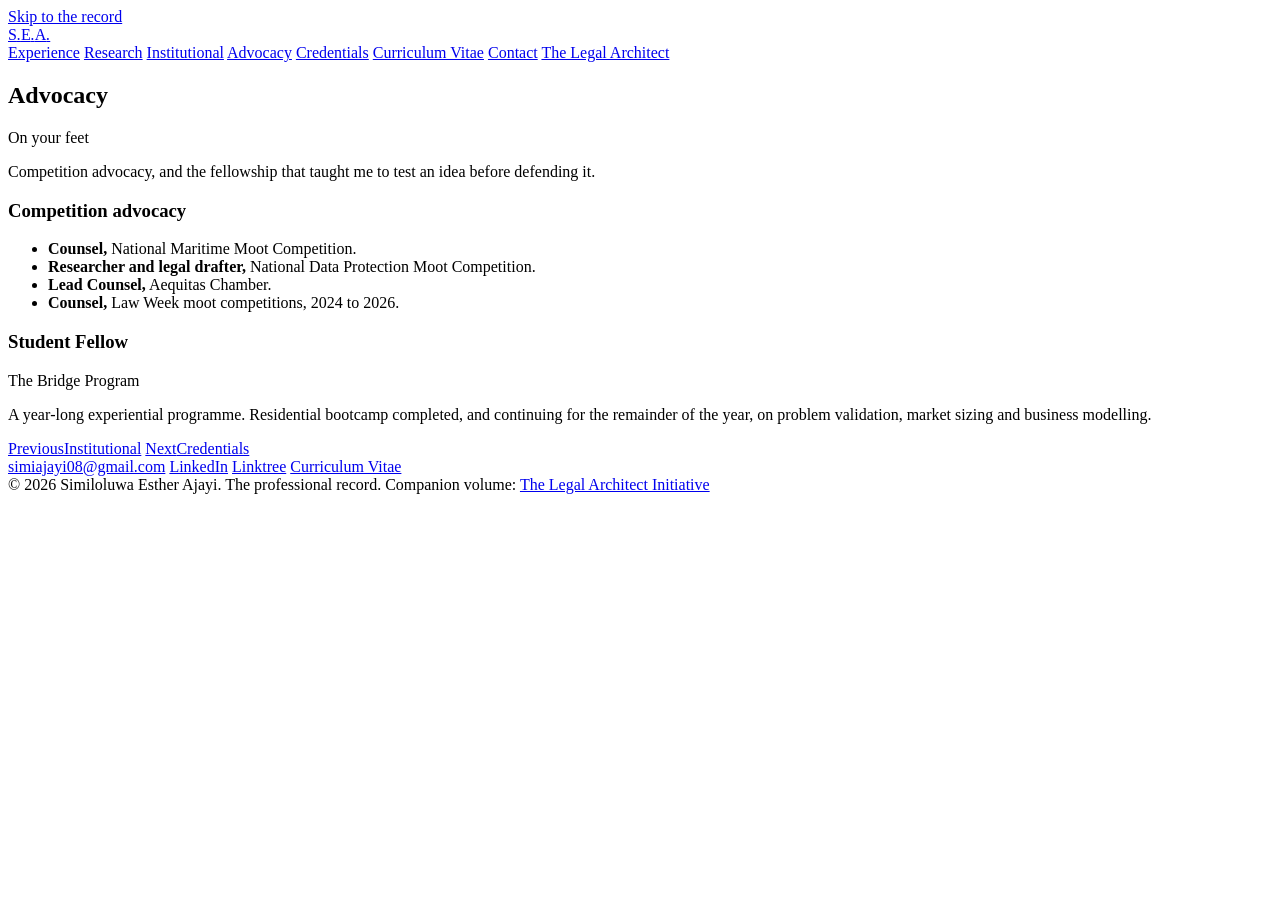
==== advocacy.html @ b253a5c6 "Add files via upload" ====
<!DOCTYPE html>
<html lang="en">
<head>
<meta charset="utf-8">
<meta name="viewport" content="width=device-width, initial-scale=1">
<title>Advocacy / Similoluwa Esther Ajayi</title>
<meta name="description" content="Competition advocacy and fellowship work by Similoluwa Esther Ajayi.">
<meta name="author" content="Similoluwa Esther Ajayi">
<meta property="og:title" content="Advocacy / Similoluwa Esther Ajayi">
<meta property="og:description" content="Competition advocacy and fellowship work by Similoluwa Esther Ajayi.">
<meta property="og:type" content="profile">
<link rel="icon" href="https://lh3.googleusercontent.com/d/1kjmTSw4Yr4mLYOx6JM98Cxa_8jwLDV5q">
<link rel="apple-touch-icon" href="https://lh3.googleusercontent.com/d/1kjmTSw4Yr4mLYOx6JM98Cxa_8jwLDV5q">
<link rel="preconnect" href="https://fonts.googleapis.com">
<link rel="preconnect" href="https://fonts.gstatic.com" crossorigin>
<link rel="stylesheet" href="https://fonts.googleapis.com/css2?family=Bodoni+Moda:ital,opsz,wght@0,6..96,400..700;1,6..96,400..600&family=EB+Garamond:ital,wght@0,400..600;1,400..500&display=swap">
<link rel="stylesheet" href="assets/site.css">
</head>
<body>
<a class="skip" href="#main">Skip to the record</a>

<header class="masthead">
  <div class="shell">
    <a class="monogram" href="index.html">S<i>.</i>E<i>.</i>A<i>.</i></a>
    <nav class="mast-nav" aria-label="Contents">
      <a href="experience.html">Experience</a>
      <a href="research.html">Research</a>
      <a href="institutional.html">Institutional</a>
      <a href="advocacy.html" aria-current="page">Advocacy</a>
      <a href="credentials.html">Credentials</a>
      <span class="pipe" aria-hidden="true"></span>
      <a href="https://drive.google.com/file/d/1BMjng7qNnUp8rgNAZI5Ce51cQnbKRFc3/view?usp=drive_link" target="_blank" rel="noopener">Curriculum Vitae</a>
      <a href="mailto:simiajayi08@gmail.com">Contact</a>
      <a class="ext" href="https://official-similoluwaestherajayi.github.io/Similoluwa-Esther-Ajayi-The-Legal-Architect-Initiative/" target="_blank" rel="noopener">The Legal Architect</a>
    </nav>
  </div>
</header>

<main id="main" class="inner">
<div class="shell leaf">

  <section class="chapter" id="advocacy" aria-labelledby="h-adv">
    <div class="runner"><h2 id="h-adv">Advocacy</h2><span class="count">On your feet</span></div>
    <div class="column">
      <p class="standfirst">
        Competition advocacy, and the fellowship that taught me to test an idea
        before defending it.
      </p>

      <article class="entry">
        <h3 class="role">Competition advocacy</h3>
        <ul class="work">
          <li><b>Counsel,</b> National Maritime Moot Competition.</li>
          <li><b>Researcher and legal drafter,</b> National Data Protection Moot Competition.</li>
          <li><b>Lead Counsel,</b> Aequitas Chamber.</li>
          <li><b>Counsel,</b> Law Week moot competitions, 2024 to 2026.</li>
        </ul>
      </article>

      <article class="entry">
        <h3 class="role">Student Fellow</h3>
        <p class="house">The Bridge Program</p>
        <p class="gloss">
          A year&#8209;long experiential programme. Residential bootcamp completed, and
          continuing for the remainder of the year, on problem validation, market sizing
          and business modelling.
        </p>
      </article>
    </div>
  </section>

  <!-- ====================== CREDENTIALS ====================== -->

  <nav class="leafnav" aria-label="Turn the leaf">
    <div class="pair">
      <a class="prev" href="institutional.html"><span class="lab">Previous</span>Institutional</a>
      <a class="next" href="credentials.html"><span class="lab">Next</span>Credentials</a>
    </div>
  </nav>

</div>
</main>

<footer>
  <div class="shell">
    <nav class="foot-links" aria-label="Elsewhere">
      <a href="mailto:simiajayi08@gmail.com">simiajayi08@gmail.com</a>
      <a href="https://www.linkedin.com/in/similoluwaestherajayi" target="_blank" rel="noopener">LinkedIn</a>
      <a href="https://linktr.ee/SimiloluwaEstherAjayi" target="_blank" rel="noopener">Linktree</a>
      <a href="https://drive.google.com/file/d/1BMjng7qNnUp8rgNAZI5Ce51cQnbKRFc3/view?usp=drive_link" target="_blank" rel="noopener">Curriculum Vitae</a>
    </nav>
    <div class="foot-rule"></div>
    <div class="foot-base">
      <span>&copy; 2026 Similoluwa Esther Ajayi. The professional record.</span>
      <span>Companion volume: <a href="https://official-similoluwaestherajayi.github.io/Similoluwa-Esther-Ajayi-The-Legal-Architect-Initiative/" target="_blank" rel="noopener">The Legal Architect Initiative</a></span>
    </div>
  </div>
</footer>
</body>
</html>
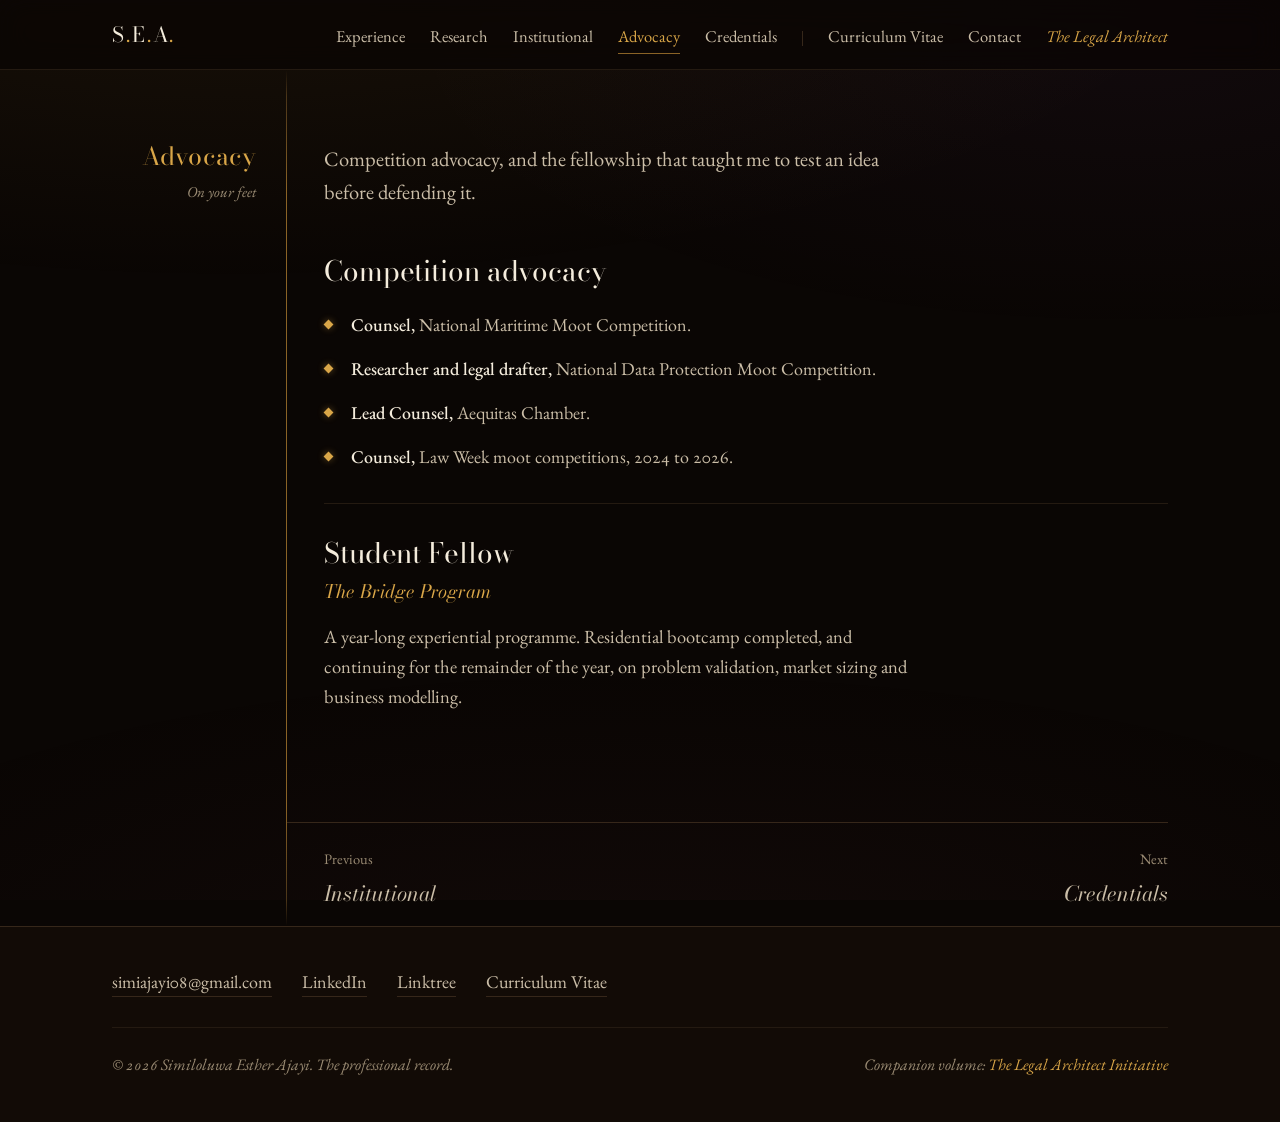
==== commit 129adba0: "Add files via upload" ====
--- a/advocacy.html
+++ b/advocacy.html
@@ -14,7 +14,452 @@
 <link rel="preconnect" href="https://fonts.googleapis.com">
 <link rel="preconnect" href="https://fonts.gstatic.com" crossorigin>
 <link rel="stylesheet" href="https://fonts.googleapis.com/css2?family=Bodoni+Moda:ital,opsz,wght@0,6..96,400..700;1,6..96,400..600&family=EB+Garamond:ital,wght@0,400..600;1,400..500&display=swap">
-<link rel="stylesheet" href="assets/site.css">
+<style>
+
+/* ============================================================
+   SIMILOLUWA ESTHER AJAYI  /  THE PROFESSIONAL RECORD
+   Palette drawn from the crowned butterfly: gilt on burnt ground,
+   with the wing's sapphire, violet, magenta and rose kept for the
+   jewel rail only.
+   Type: Bodoni Moda (the face cut into the monogram) and EB Garamond.
+   Structure: a bound volume. One gilt spine down the leaf, the
+   chapter name standing in the margin beside what you are reading.
+============================================================ */
+
+:root{
+  --ink:#0A0604;
+  --ink-2:#120B06;
+  --ink-3:#19100A;
+  --rule:#36271A;
+  --rule-soft:#241A11;
+
+  --gold:#D9A648;
+  --gold-br:#F4C56E;
+  --gold-dp:#8A6326;
+  --gold-ghost:#4A3519;
+
+  --cream:#F4ECDC;
+  --cream-dim:#CBBEA8;
+  --cream-mute:#9B8C74;
+
+  --sapphire:#4C86E8;
+  --violet:#BF70E1;
+  --magenta:#CC87C7;
+  --rose:#C16677;
+
+  --shell:1124px;
+  --pad:34px;
+  --margin:174px;
+
+  --display:"Bodoni Moda",ui-serif,Georgia,serif;
+  --text:"EB Garamond",Georgia,"Times New Roman",serif;
+}
+
+*,*::before,*::after{box-sizing:border-box}
+html{-webkit-text-size-adjust:100%}
+body{
+  margin:0;
+  background:var(--ink);
+  color:var(--cream);
+  font-family:var(--text);
+  font-size:19px;
+  line-height:1.62;
+  font-feature-settings:"liga" 1,"kern" 1,"onum" 1;
+  -webkit-font-smoothing:antialiased;
+}
+
+/* the ground is not flat black: a low warm bloom behind the masthead
+   and a faint ember at the foot, as light falling on dark leather */
+body::before{
+  content:"";position:fixed;inset:0;pointer-events:none;z-index:0;
+  background:
+    radial-gradient(130% 70% at 18% -12%, rgba(217,166,72,.085), transparent 62%),
+    radial-gradient(95% 55% at 88% 4%, rgba(191,112,225,.045), transparent 60%),
+    radial-gradient(120% 60% at 50% 112%, rgba(193,102,119,.05), transparent 64%);
+}
+body>*{position:relative;z-index:1}
+
+a{color:inherit}
+img{max-width:100%;display:block}
+h1,h2,h3,h4{margin:0;font-weight:400;font-family:var(--display)}
+p{margin:0}
+ul{margin:0;padding:0;list-style:none}
+
+.shell{max-width:var(--shell);margin:0 auto;padding:0 var(--pad)}
+
+/* ---------- the skip link ---------- */
+.skip{position:absolute;left:-9999px;top:0}
+.skip:focus{
+  left:12px;top:12px;z-index:60;background:var(--gold);color:#120B06;
+  padding:10px 18px;border-radius:2px;font-size:15px
+}
+
+/* ---------- masthead ---------- */
+.masthead{
+  position:sticky;top:0;z-index:40;
+  background:rgba(10,6,4,.82);
+  backdrop-filter:blur(14px) saturate(130%);
+  -webkit-backdrop-filter:blur(14px) saturate(130%);
+  border-bottom:1px solid var(--rule-soft);
+}
+.masthead .shell{
+  display:flex;align-items:baseline;justify-content:space-between;
+  gap:28px;padding-top:17px;padding-bottom:15px;
+}
+.monogram{
+  font-family:var(--display);font-size:21px;letter-spacing:.09em;
+  color:var(--cream);text-decoration:none;white-space:nowrap;
+}
+.monogram i{font-style:normal;color:var(--gold)}
+.mast-nav{display:flex;align-items:baseline;gap:25px;flex-wrap:wrap;justify-content:flex-end}
+.mast-nav a{
+  font-size:16.5px;color:var(--cream-dim);text-decoration:none;
+  padding-bottom:3px;border-bottom:1px solid transparent;white-space:nowrap;
+}
+.mast-nav a:hover,.mast-nav a:focus-visible{color:var(--cream);border-bottom-color:var(--gold)}
+.mast-nav .pipe{width:1px;height:15px;background:var(--rule);align-self:center}
+.mast-nav .ext{color:var(--gold);font-style:italic}
+.mast-nav .ext:hover{color:var(--gold-br)}
+@media (max-width:860px){
+  .masthead .shell{flex-direction:column;align-items:flex-start;gap:10px}
+  .mast-nav{
+    justify-content:flex-start;gap:21px;flex-wrap:nowrap;
+    width:100%;overflow-x:auto;scrollbar-width:none;
+    -ms-overflow-style:none;padding-bottom:2px;
+    -webkit-mask-image:linear-gradient(to right,#000 88%,transparent);
+    mask-image:linear-gradient(to right,#000 88%,transparent);
+  }
+  .mast-nav::-webkit-scrollbar{display:none}
+  .mast-nav a{font-size:16px}
+  .mast-nav .pipe{height:14px}
+}
+
+/* ---------- the leaf: gilt spine and margin ---------- */
+.leaf{position:relative}
+.leaf::before{
+  content:"";position:absolute;z-index:0;
+  left:calc(var(--pad) + var(--margin));top:0;bottom:0;width:1px;
+  background:linear-gradient(to bottom,
+    transparent 0, var(--gold-ghost) 3%, var(--gold-dp) 14%,
+    var(--gold-dp) 86%, var(--gold-ghost) 97%, transparent 100%);
+  transform-origin:top;
+}
+.chapter{
+  scroll-margin-top:104px;
+  display:grid;
+  grid-template-columns:var(--margin) minmax(0,1fr);
+  padding-top:86px;
+}
+.chapter:last-of-type{padding-bottom:0}
+.runner{
+  padding-right:30px;text-align:right;
+  position:sticky;top:112px;align-self:start;
+}
+.runner h2{
+  font-size:25px;line-height:1.18;color:var(--gold);
+  letter-spacing:.005em;
+}
+.runner .count{
+  display:block;margin-top:9px;font-size:15px;font-style:italic;
+  color:var(--cream-mute);
+}
+.column{padding-left:38px;min-width:0}
+.standfirst{
+  font-size:20.5px;color:var(--cream-dim);max-width:60ch;
+  margin-bottom:46px;
+}
+.standfirst em{color:var(--cream);font-style:italic}
+
+/* ---------- hero ---------- */
+.hero{
+  display:grid;grid-template-columns:var(--margin) minmax(0,1fr);
+  padding-top:78px;padding-bottom:16px;
+}
+.hero .plate{
+  padding-right:30px;text-align:right;color:var(--cream-mute);
+  font-size:15.5px;line-height:1.5;font-style:italic;padding-top:14px;
+}
+.hero .plate span{display:block}
+.hero .plate span+span{margin-top:7px}
+.hero .front{
+  padding-left:38px;display:grid;
+  grid-template-columns:minmax(0,1fr) 248px;gap:46px;align-items:stretch;
+}
+h1{
+  font-size:clamp(45px,5.7vw,82px);line-height:.94;letter-spacing:-.012em;
+  font-weight:500;
+}
+h1 .given{display:block}
+h1 .family{display:block;color:var(--gold)}
+.thesis{
+  font-family:var(--display);font-style:italic;font-weight:400;
+  font-size:clamp(23px,2.25vw,30px);line-height:1.26;
+  color:var(--cream);margin-top:34px;max-width:27ch;
+}
+.lede{margin-top:30px;max-width:56ch;color:var(--cream-dim)}
+.lede+.lede{margin-top:17px;font-size:18px;color:var(--cream-mute)}
+.lede a{color:var(--gold);text-decoration:none;border-bottom:1px solid var(--gold-dp)}
+.lede a:hover{color:var(--gold-br);border-bottom-color:var(--gold-br)}
+
+/* the jewel rail: the four wing stones, the only place colour appears */
+.rail{display:grid;grid-template-columns:repeat(2,max-content);gap:11px 38px;margin-top:40px}
+.rail li{display:flex;align-items:center;gap:11px;font-size:17px;color:var(--cream-dim)}
+.rail .stone{width:7px;height:7px;flex:none;border-radius:50%}
+.rail li:nth-child(1) .stone{background:var(--gold);box-shadow:0 0 9px rgba(217,166,72,.6)}
+.rail li:nth-child(2) .stone{background:var(--violet);box-shadow:0 0 9px rgba(191,112,225,.55)}
+.rail li:nth-child(3) .stone{background:var(--sapphire);box-shadow:0 0 9px rgba(76,134,232,.55)}
+.rail li:nth-child(4) .stone{background:var(--rose);box-shadow:0 0 9px rgba(193,102,119,.55)}
+
+/* portrait, in colour, in a gilt frame */
+/* the portrait runs the full height of the frontispiece, a gilt slab */
+.hero .front>div:last-child{display:flex;flex-direction:column;min-height:0}
+.hero .front .portrait{flex:1;min-height:420px}
+.hero .front .portrait img{height:100%;aspect-ratio:auto}
+.portrait{position:relative;padding:9px;background:var(--ink-2);border:1px solid var(--rule);display:flex}
+.portrait::after{
+  content:"";position:absolute;inset:0;pointer-events:none;
+  box-shadow:inset 0 0 0 1px rgba(217,166,72,.22);
+}
+.portrait img{aspect-ratio:4/5;object-fit:cover;width:100%;height:auto;display:block;filter:saturate(1.04) contrast(1.02)}
+.caption{
+  margin-top:13px;display:flex;justify-content:space-between;gap:14px;
+  font-size:14.5px;font-style:italic;color:var(--cream-mute);
+}
+
+/* ---------- entries ---------- */
+.entry{padding:32px 0;border-top:1px solid var(--rule-soft)}
+.entry:first-of-type{border-top:0;padding-top:0}
+.when{
+  font-size:15.5px;font-style:italic;color:var(--gold);
+  margin-bottom:9px;
+}
+.when .where{color:var(--cream-mute);font-style:italic}
+.when .where::before{content:" / ";color:var(--rule)}
+.role{font-size:28px;line-height:1.2;letter-spacing:-.004em}
+.house{
+  font-family:var(--display);font-size:18.5px;font-style:italic;
+  color:var(--gold);margin-top:7px;
+}
+.gloss{margin-top:15px;max-width:68ch;color:var(--cream-dim);font-size:18.5px}
+.gloss a{color:var(--gold);text-decoration:none;border-bottom:1px solid var(--gold-dp)}
+.gloss a:hover{color:var(--gold-br)}
+
+/* the itemised work: a hanging gilt fleuron, not a bullet dot */
+.work{margin-top:22px;max-width:70ch}
+.work li{
+  position:relative;padding-left:27px;font-size:18px;
+  color:var(--cream-dim);
+}
+.work li+li{margin-top:15px}
+.work li::before{
+  content:"";position:absolute;left:1px;top:.62em;
+  width:7px;height:7px;background:var(--gold);transform:rotate(45deg);
+  box-shadow:0 0 7px rgba(217,166,72,.45);
+}
+.work li b{font-weight:500;color:var(--cream)}
+.tally{
+  margin-top:24px;padding-top:17px;border-top:1px solid var(--rule-soft);
+  font-family:var(--display);font-style:italic;font-size:19px;color:var(--gold);
+}
+
+/* a quieter entry: the places that need a line, not a page */
+.brief{padding:26px 0;border-top:1px solid var(--rule-soft)}
+.brief .role{font-size:21.5px}
+.brief .gloss{margin-top:10px;font-size:18px}
+
+/* ---------- the published list ---------- */
+.works{margin-top:4px}
+.work-item{
+  padding:26px 0;border-top:1px solid var(--rule-soft);
+  display:grid;grid-template-columns:minmax(0,1fr) auto;gap:10px 34px;align-items:baseline;
+}
+.work-item:first-child{border-top:0;padding-top:0}
+.work-item .cite{font-size:21px;line-height:1.34;font-family:var(--display);color:var(--cream)}
+.work-item .cite em{font-style:italic}
+.work-item .organ{
+  font-size:16px;font-style:italic;color:var(--cream-mute);white-space:nowrap;text-align:right;
+}
+.work-item .organ b{font-weight:400;color:var(--gold);font-style:italic}
+@media (max-width:680px){
+  .work-item{grid-template-columns:1fr}
+  .work-item .organ{text-align:left;white-space:normal}
+}
+.coda{
+  margin-top:40px;padding-top:26px;border-top:1px solid var(--rule);
+  font-family:var(--display);font-style:italic;font-size:21px;color:var(--cream-dim);
+  max-width:62ch;
+}
+.coda a{color:var(--gold);text-decoration:none;border-bottom:1px solid var(--gold-dp)}
+.coda a:hover{color:var(--gold-br)}
+
+/* ---------- small headings inside a chapter ---------- */
+.rubric{
+  font-family:var(--display);font-size:16.5px;font-style:italic;
+  color:var(--gold);margin:56px 0 20px;
+  display:flex;align-items:center;gap:15px;
+}
+.rubric::after{content:"";flex:1;height:1px;background:var(--rule)}
+.rubric:first-child{margin-top:0}
+
+/* ---------- the credential register ---------- */
+.register{border-top:1px solid var(--rule-soft)}
+.reg-row{
+  display:grid;grid-template-columns:minmax(0,1fr) 150px;
+  gap:6px 30px;align-items:baseline;
+  padding:17px 0;border-bottom:1px solid var(--rule-soft);
+}
+.reg-row .item{font-size:19.5px;color:var(--cream)}
+.reg-row .item small{display:block;font-size:16.5px;font-style:italic;color:var(--cream-mute);margin-top:4px}
+.reg-row .state{font-size:16px;font-style:italic;text-align:right;color:var(--cream-mute)}
+.reg-row .state.done{color:var(--gold)}
+@media (max-width:680px){
+  .reg-row{grid-template-columns:1fr}
+  .reg-row .state{text-align:left}
+}
+
+/* ---------- the closing leaf ---------- */
+.colophon{
+  display:grid;grid-template-columns:var(--margin) minmax(0,1fr);
+  padding-top:96px;padding-bottom:84px;
+}
+.colophon .mark{padding-right:30px;text-align:right}
+.colophon .mark span{
+  font-family:var(--display);font-size:21px;letter-spacing:.09em;color:var(--gold);
+}
+.colophon .said{padding-left:38px}
+.colophon blockquote{
+  margin:0;font-family:var(--display);font-weight:400;
+  font-size:clamp(28px,3.9vw,50px);line-height:1.1;letter-spacing:-.01em;
+  color:var(--cream);max-width:34ch;
+}
+.colophon .after{margin-top:26px;font-size:20px;color:var(--cream-dim);max-width:52ch;font-style:italic;font-family:var(--display)}
+
+/* ---------- foot ---------- */
+footer{border-top:1px solid var(--rule);background:var(--ink-2)}
+footer .shell{padding-top:40px;padding-bottom:44px}
+.foot-links{display:flex;flex-wrap:wrap;gap:13px 30px}
+.foot-links a{font-size:18px;color:var(--cream-dim);text-decoration:none;border-bottom:1px solid var(--rule)}
+.foot-links a:hover{color:var(--cream);border-bottom-color:var(--gold)}
+.foot-rule{height:1px;background:var(--rule-soft);margin:30px 0 24px}
+.foot-base{
+  display:flex;flex-wrap:wrap;gap:9px 26px;justify-content:space-between;
+  font-size:16px;color:var(--cream-mute);font-style:italic;
+}
+.foot-base a{color:var(--gold);text-decoration:none}
+.foot-base a:hover{color:var(--gold-br)}
+
+/* ---------- focus ---------- */
+:focus-visible{outline:2px solid var(--gold-br);outline-offset:3px;border-radius:1px}
+
+/* ---------- the single orchestrated moment: the leaf opens ---------- */
+@keyframes gild{from{transform:scaleY(0)}to{transform:scaleY(1)}}
+@keyframes rise{from{opacity:0;transform:translateY(16px)}to{opacity:1;transform:none}}
+.leaf::before{animation:gild 1500ms cubic-bezier(.16,1,.3,1) both}
+h1 .given{animation:rise 820ms cubic-bezier(.16,1,.3,1) 120ms both}
+h1 .family{animation:rise 820ms cubic-bezier(.16,1,.3,1) 250ms both}
+.thesis{animation:rise 820ms cubic-bezier(.16,1,.3,1) 400ms both}
+.portrait{animation:rise 900ms cubic-bezier(.16,1,.3,1) 330ms both}
+@media (prefers-reduced-motion:no-preference){html{scroll-behavior:smooth}}
+@media (prefers-reduced-motion:reduce){
+  *,*::before,*::after{animation:none!important;transition:none!important}
+}
+
+/* ---------- the volume, unbound: narrow viewports ---------- */
+@media (max-width:900px){
+  :root{--margin:0px;--pad:24px}
+  .leaf::before{display:none}
+  .hero,.chapter,.colophon{grid-template-columns:1fr}
+  .hero{padding-top:52px}
+  .hero .front{padding-left:0;grid-template-columns:1fr;gap:40px;align-items:start}
+  .hero .plate{
+    padding:0 0 26px;text-align:left;
+    display:flex;flex-wrap:wrap;gap:4px 20px;
+  }
+  .hero .plate span+span{margin-top:0}
+  .column,.colophon .said{padding-left:0}
+  .chapter{padding-top:64px}
+  .runner{
+    position:static;padding:0 0 26px;text-align:left;
+    border-bottom:1px solid var(--rule);margin-bottom:34px;
+  }
+  .runner h2{font-size:30px}
+  .runner .count{margin-top:6px}
+  .colophon .mark{padding:0 0 26px;text-align:left}
+  .portrait{max-width:264px}
+  .hero .front{gap:34px;align-items:start}
+  .hero .front>div:last-child{display:block}
+  .hero .front .portrait{min-height:0;flex:none}
+  .hero .front .portrait img{height:auto;aspect-ratio:4/5}
+  .rail{grid-template-columns:1fr;gap:9px;margin-top:34px}
+  body{font-size:18px}
+}
+@media (max-width:560px){
+  .role{font-size:24px}
+  .thesis{margin-top:26px}
+  .rail{gap:0 24px}
+}
+
+
+/* ============================================================
+   MULTI-PAGE ADDITIONS
+============================================================ */
+
+.mast-nav a[aria-current="page"]{color:var(--gold);border-bottom-color:var(--gold-dp)}
+
+/* the table of contents, on the frontispiece */
+.toc{display:grid;grid-template-columns:var(--margin) minmax(0,1fr);padding-top:92px;padding-bottom:12px}
+.toc .label{padding-right:30px;text-align:right}
+.toc .label span{font-family:var(--display);font-size:25px;font-style:italic;color:var(--gold)}
+.toc .list{padding-left:38px;min-width:0;border-top:1px solid var(--rule)}
+.cnt-row{
+  display:grid;grid-template-columns:minmax(0,1fr) auto;gap:7px 34px;
+  align-items:baseline;padding:26px 0;border-bottom:1px solid var(--rule-soft);
+}
+.cnt-row h3{font-size:28px;line-height:1.16}
+.cnt-row h3 a{color:var(--cream);text-decoration:none;border-bottom:1px solid transparent}
+.cnt-row h3 a:hover,.cnt-row h3 a:focus-visible{color:var(--gold-br);border-bottom-color:var(--gold-dp)}
+.cnt-row .say{grid-column:1;font-size:18px;color:var(--cream-mute);max-width:58ch}
+.cnt-row .fig{
+  grid-row:1;grid-column:2;font-size:15.5px;font-style:italic;
+  color:var(--gold);text-align:right;white-space:nowrap;
+}
+@media (max-width:680px){
+  .cnt-row{grid-template-columns:1fr}
+  .cnt-row .fig{grid-row:auto;grid-column:1;text-align:left}
+}
+
+/* turning the leaf: foot of every inner page */
+.leafnav{display:grid;grid-template-columns:var(--margin) minmax(0,1fr);padding:78px 0 16px}
+.leafnav .pair{
+  grid-column:2;padding-left:38px;padding-top:24px;border-top:1px solid var(--rule);
+  display:flex;justify-content:space-between;gap:26px;flex-wrap:wrap;
+}
+.leafnav a{
+  font-family:var(--display);font-style:italic;font-size:21px;
+  color:var(--cream-dim);text-decoration:none;max-width:22ch;
+}
+.leafnav a:hover,.leafnav a:focus-visible{color:var(--gold-br)}
+.leafnav .lab{
+  display:block;font-family:var(--text);font-style:normal;font-size:14.5px;
+  color:var(--cream-mute);margin-bottom:6px;
+}
+.leafnav .next{text-align:right;margin-left:auto}
+.leafnav .next .lab{text-align:right}
+
+/* an inner page opens straight into its chapter */
+.inner .chapter{padding-top:72px}
+
+@media (max-width:900px){
+  .toc,.leafnav{grid-template-columns:1fr}
+  .toc{padding-top:60px}
+  .toc .label{padding:0 0 22px;text-align:left}
+  .toc .list{padding-left:0}
+  .leafnav{padding-top:56px}
+  .leafnav .pair{grid-column:1;padding-left:0;gap:30px}
+  .leafnav a{font-size:19px}
+}
+
+</style>
 </head>
 <body>
 <a class="skip" href="#main">Skip to the record</a>
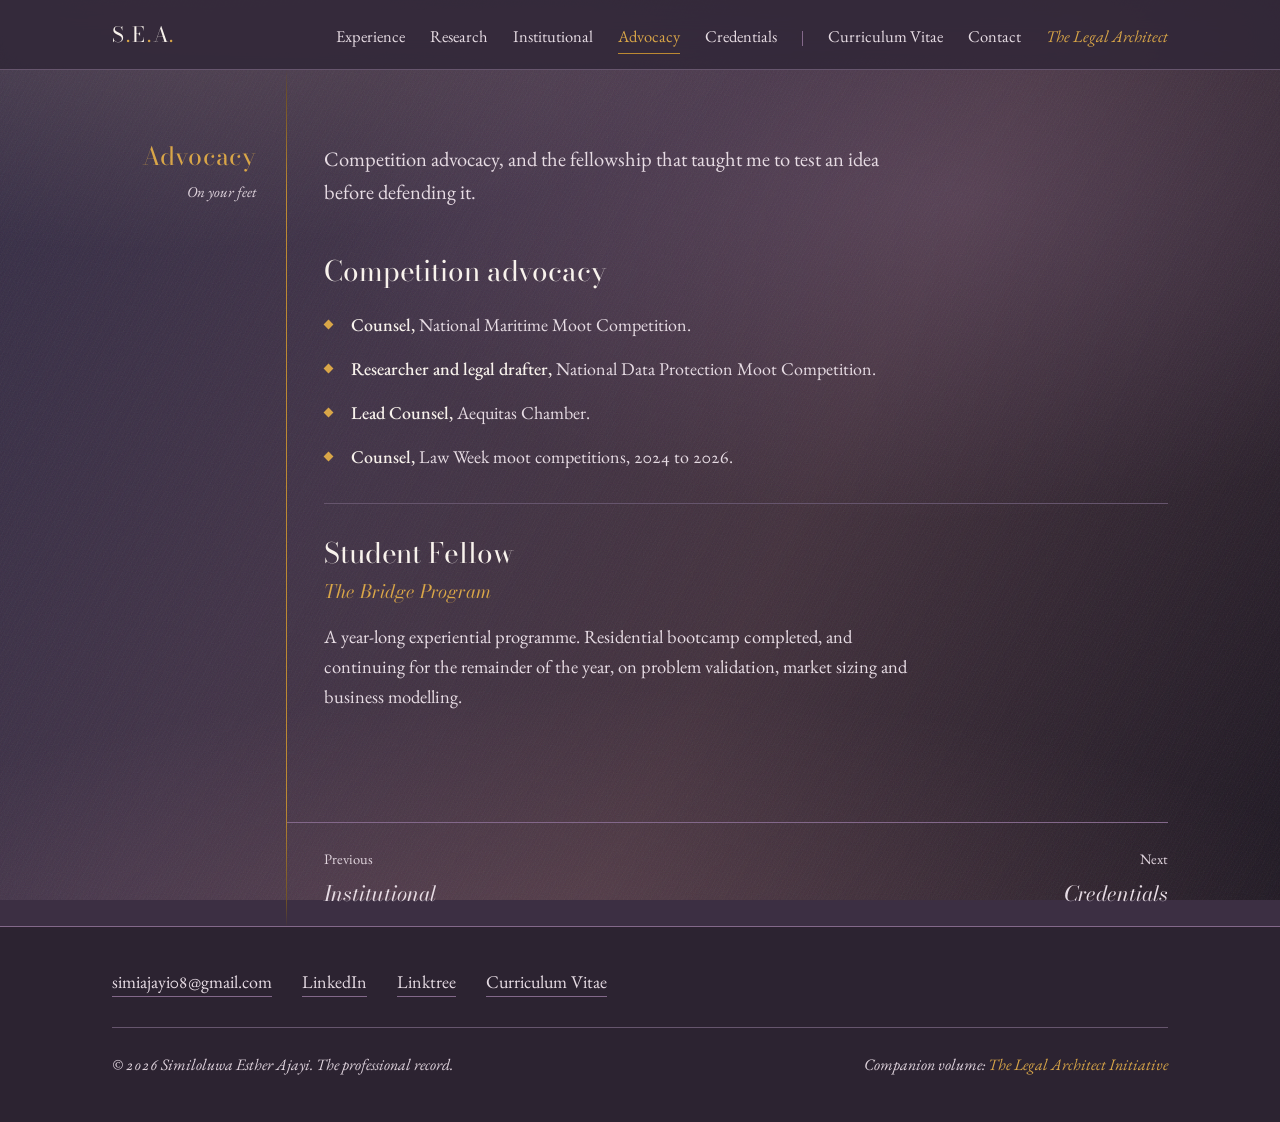
==== commit 4ba28b83: "Add files via upload" ====
--- a/advocacy.html
+++ b/advocacy.html
@@ -27,25 +27,32 @@
 ============================================================ */
 
 :root{
-  --ink:#0A0604;
-  --ink-2:#120B06;
-  --ink-3:#19100A;
-  --rule:#36271A;
-  --rule-soft:#241A11;
-
+  /* Sampled from the crowned butterfly on silk: the draped ground, not the
+     wings. A true middle tone, dark enough for the gilt to read as gilt and
+     light enough never to be a black page. */
+  --silk:#3C2F43;
+  --silk-2:#302737;
+  --silk-3:#28202E;
+
+  --rule:#83688A;
+  --rule-soft:#66556D;
+
+  /* the exact gilt from the espresso volume, unchanged */
   --gold:#D9A648;
   --gold-br:#F4C56E;
-  --gold-dp:#8A6326;
-  --gold-ghost:#4A3519;
-
-  --cream:#F4ECDC;
-  --cream-dim:#CBBEA8;
-  --cream-mute:#9B8C74;
-
-  --sapphire:#4C86E8;
-  --violet:#BF70E1;
-  --magenta:#CC87C7;
-  --rose:#C16677;
+  --gold-dp:#BC8932;
+  --gold-ghost:#6E5126;
+
+  --cream:#F8F2EC;
+  --cream-dim:#E7DCE4;
+  --cream-mute:#E1D5DE;
+
+  /* the wing stones, at the lightness the ground needs */
+  --sapphire:#A8C3F7;
+  --violet:#DCAAEC;
+  --magenta:#F3A9D8;
+  --rose:#F9ACB7;
+  --peach:#FBCBA6;
 
   --shell:1124px;
   --pad:34px;
@@ -59,7 +66,7 @@
 html{-webkit-text-size-adjust:100%}
 body{
   margin:0;
-  background:var(--ink);
+  background:var(--silk);
   color:var(--cream);
   font-family:var(--text);
   font-size:19px;
@@ -73,9 +80,21 @@
 body::before{
   content:"";position:fixed;inset:0;pointer-events:none;z-index:0;
   background:
-    radial-gradient(130% 70% at 18% -12%, rgba(217,166,72,.085), transparent 62%),
-    radial-gradient(95% 55% at 88% 4%, rgba(191,112,225,.045), transparent 60%),
-    radial-gradient(120% 60% at 50% 112%, rgba(193,102,119,.05), transparent 64%);
+    radial-gradient(92% 62% at 12% -8%, rgba(251,203,166,.17), transparent 58%),
+    radial-gradient(78% 58% at 74% 22%, rgba(220,170,236,.13), transparent 62%),
+    radial-gradient(108% 56% at 44% 112%, rgba(249,172,183,.13), transparent 64%),
+    linear-gradient(118deg,
+      rgba(52,45,70,.92) 0%,
+      rgba(78,61,82,.28) 33%,
+      rgba(74,52,56,.50) 61%,
+      rgba(28,22,32,.95) 100%);
+}
+/* the weave, and the tooth of the cloth */
+body::after{
+  content:"";position:fixed;inset:0;pointer-events:none;z-index:0;opacity:.5;
+  background:
+    repeating-linear-gradient(118deg, rgba(255,255,255,.022) 0 1px, transparent 1px 4px),
+    url("data:image/svg+xml,%3Csvg xmlns='http://www.w3.org/2000/svg' width='180' height='180'%3E%3Cfilter id='n'%3E%3CfeTurbulence type='fractalNoise' baseFrequency='.86' numOctaves='3'/%3E%3C/filter%3E%3Crect width='180' height='180' filter='url(%23n)' opacity='.14'/%3E%3C/svg%3E");
 }
 body>*{position:relative;z-index:1}
 
@@ -90,14 +109,14 @@
 /* ---------- the skip link ---------- */
 .skip{position:absolute;left:-9999px;top:0}
 .skip:focus{
-  left:12px;top:12px;z-index:60;background:var(--gold);color:#120B06;
+  left:12px;top:12px;z-index:60;background:var(--gold);color:#241B2B;
   padding:10px 18px;border-radius:2px;font-size:15px
 }
 
 /* ---------- masthead ---------- */
 .masthead{
   position:sticky;top:0;z-index:40;
-  background:rgba(10,6,4,.82);
+  background:rgba(48,39,55,.86);
   backdrop-filter:blur(14px) saturate(130%);
   -webkit-backdrop-filter:blur(14px) saturate(130%);
   border-bottom:1px solid var(--rule-soft);
@@ -205,20 +224,20 @@
 .rail{display:grid;grid-template-columns:repeat(2,max-content);gap:11px 38px;margin-top:40px}
 .rail li{display:flex;align-items:center;gap:11px;font-size:17px;color:var(--cream-dim)}
 .rail .stone{width:7px;height:7px;flex:none;border-radius:50%}
-.rail li:nth-child(1) .stone{background:var(--gold);box-shadow:0 0 9px rgba(217,166,72,.6)}
-.rail li:nth-child(2) .stone{background:var(--violet);box-shadow:0 0 9px rgba(191,112,225,.55)}
-.rail li:nth-child(3) .stone{background:var(--sapphire);box-shadow:0 0 9px rgba(76,134,232,.55)}
-.rail li:nth-child(4) .stone{background:var(--rose);box-shadow:0 0 9px rgba(193,102,119,.55)}
+.rail li:nth-child(1) .stone{background:var(--gold)}
+.rail li:nth-child(2) .stone{background:var(--violet)}
+.rail li:nth-child(3) .stone{background:var(--sapphire)}
+.rail li:nth-child(4) .stone{background:var(--rose)}
 
 /* portrait, in colour, in a gilt frame */
 /* the portrait runs the full height of the frontispiece, a gilt slab */
 .hero .front>div:last-child{display:flex;flex-direction:column;min-height:0}
 .hero .front .portrait{flex:1;min-height:420px}
 .hero .front .portrait img{height:100%;aspect-ratio:auto}
-.portrait{position:relative;padding:9px;background:var(--ink-2);border:1px solid var(--rule);display:flex}
+.portrait{position:relative;padding:9px;background:var(--silk-3);border:1px solid var(--rule);display:flex;box-shadow:0 10px 34px rgba(30,22,36,.32)}
 .portrait::after{
   content:"";position:absolute;inset:0;pointer-events:none;
-  box-shadow:inset 0 0 0 1px rgba(217,166,72,.22);
+  box-shadow:inset 0 0 0 1px rgba(217,166,72,.45);
 }
 .portrait img{aspect-ratio:4/5;object-fit:cover;width:100%;height:auto;display:block;filter:saturate(1.04) contrast(1.02)}
 .caption{
@@ -254,7 +273,7 @@
 .work li::before{
   content:"";position:absolute;left:1px;top:.62em;
   width:7px;height:7px;background:var(--gold);transform:rotate(45deg);
-  box-shadow:0 0 7px rgba(217,166,72,.45);
+  ;
 }
 .work li b{font-weight:500;color:var(--cream)}
 .tally{
@@ -335,7 +354,7 @@
 .colophon .after{margin-top:26px;font-size:20px;color:var(--cream-dim);max-width:52ch;font-style:italic;font-family:var(--display)}
 
 /* ---------- foot ---------- */
-footer{border-top:1px solid var(--rule);background:var(--ink-2)}
+footer{border-top:1px solid var(--rule);background:rgba(40,32,46,.78)}
 footer .shell{padding-top:40px;padding-bottom:44px}
 .foot-links{display:flex;flex-wrap:wrap;gap:13px 30px}
 .foot-links a{font-size:18px;color:var(--cream-dim);text-decoration:none;border-bottom:1px solid var(--rule)}
@@ -364,39 +383,80 @@
   *,*::before,*::after{animation:none!important;transition:none!important}
 }
 
-/* ---------- the volume, unbound: narrow viewports ---------- */
-@media (max-width:900px){
-  :root{--margin:0px;--pad:24px}
-  .leaf::before{display:none}
-  .hero,.chapter,.colophon{grid-template-columns:1fr}
-  .hero{padding-top:52px}
-  .hero .front{padding-left:0;grid-template-columns:1fr;gap:40px;align-items:start}
-  .hero .plate{
-    padding:0 0 26px;text-align:left;
-    display:flex;flex-wrap:wrap;gap:4px 20px;
-  }
-  .hero .plate span+span{margin-top:0}
-  .column,.colophon .said{padding-left:0}
-  .chapter{padding-top:64px}
-  .runner{
-    position:static;padding:0 0 26px;text-align:left;
-    border-bottom:1px solid var(--rule);margin-bottom:34px;
-  }
-  .runner h2{font-size:30px}
-  .runner .count{margin-top:6px}
-  .colophon .mark{padding:0 0 26px;text-align:left}
-  .portrait{max-width:264px}
-  .hero .front{gap:34px;align-items:start}
+/* ---------- the volume on smaller leaves ----------
+   The margin narrows but never closes.  The chapter name keeps its place
+   beside the text with the gilt spine between them, at every width. */
+@media (max-width:1000px){
+  :root{--margin:128px;--pad:24px}
+  .runner{top:102px;padding-right:20px}
+  .runner h2{font-size:21px}
+  .runner .count{font-size:13.5px;margin-top:7px}
+  .column{padding-left:24px}
+  .hero .plate{padding-right:20px;font-size:13.5px}
+  .colophon .mark{padding-right:20px}
+  .colophon .mark span{font-size:18px}
+  .toc .label{padding-right:20px}
+  .toc .label span{font-size:21px}
+  .toc .list,.leafnav .pair{padding-left:24px}
+  .hero .front{padding-left:24px;grid-template-columns:1fr;gap:34px;align-items:start}
   .hero .front>div:last-child{display:block}
   .hero .front .portrait{min-height:0;flex:none}
   .hero .front .portrait img{height:auto;aspect-ratio:4/5}
-  .rail{grid-template-columns:1fr;gap:9px;margin-top:34px}
+  .portrait{max-width:280px}
+  .chapter{padding-top:62px;scroll-margin-top:92px}
+  .hero{padding-top:48px}
+  .rail{grid-template-columns:1fr;gap:10px;margin-top:32px}
   body{font-size:18px}
 }
-@media (max-width:560px){
-  .role{font-size:24px}
-  .thesis{margin-top:26px}
-  .rail{gap:0 24px}
+
+@media (max-width:620px){
+  :root{--margin:84px;--pad:15px}
+  .runner{top:96px;padding-right:12px}
+  .runner h2{
+    font-size:14.5px;line-height:1.16;letter-spacing:0;
+  }
+  .runner .count{font-size:11.5px;margin-top:6px;line-height:1.25}
+  .column{padding-left:15px}
+  .hero .plate{padding-right:12px;font-size:11.5px;line-height:1.35;padding-top:8px}
+  .hero .plate span+span{margin-top:5px}
+  .hero .front{padding-left:15px;gap:28px}
+  .colophon .mark{padding-right:12px}
+  .colophon .mark span{font-size:13px;letter-spacing:.05em}
+  .toc .label{padding-right:12px}
+  .toc .label span{font-size:15.5px}
+  .toc .list,.leafnav .pair{padding-left:15px}
+  .portrait{max-width:100%}
+
+  body{font-size:16.5px;line-height:1.58}
+  h1{font-size:clamp(34px,10vw,44px)}
+  .thesis{font-size:21px;margin-top:22px}
+  .lede{font-size:16.5px}
+  .lede+.lede{font-size:16px}
+  .standfirst{font-size:17.5px;margin-bottom:32px}
+  .role{font-size:21px}
+  .brief .role{font-size:19px}
+  .house{font-size:16.5px}
+  .gloss{font-size:16.5px}
+  .work li{font-size:16px;padding-left:21px}
+  .work li::before{width:6px;height:6px}
+  .tally{font-size:17px}
+  .when{font-size:14px}
+  .rubric{font-size:15px;margin:40px 0 16px}
+  .work-item .cite{font-size:18px}
+  .cnt-row h3{font-size:22px}
+  .cnt-row .say{font-size:16px}
+  .reg-row .item{font-size:17px}
+  .reg-row .item small{font-size:15px}
+  .colophon blockquote{font-size:27px}
+  .colophon .after{font-size:17px}
+  .leafnav a{font-size:17px}
+  .entry{padding:26px 0}
+}
+
+@media (max-width:380px){
+  :root{--margin:72px;--pad:13px}
+  .runner h2{font-size:14px}
+  .column,.toc .list,.leafnav .pair,.hero .front{padding-left:13px}
 }
 
 
